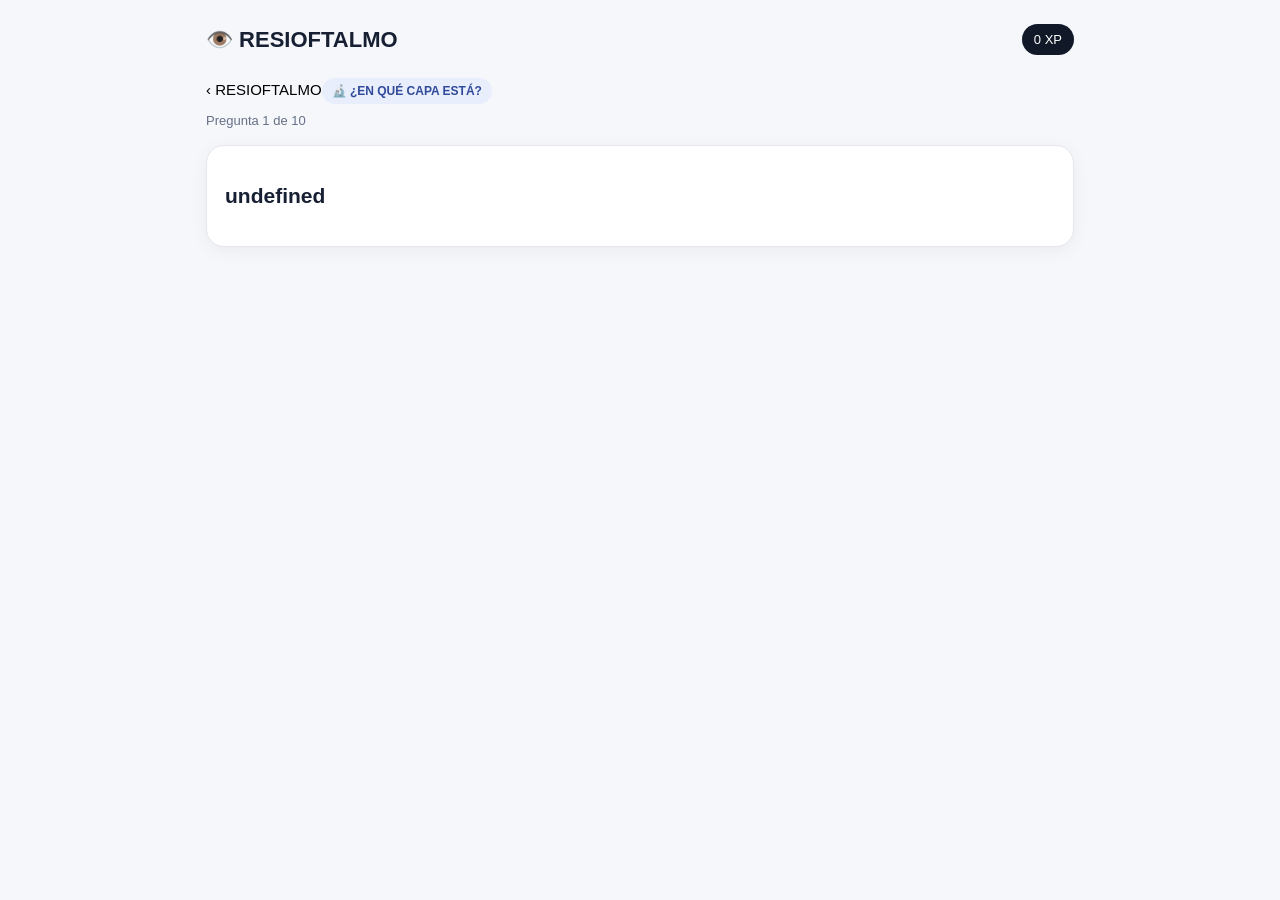
==== capas.html @ 8fd5e79f "Add files via upload" ====
<!doctype html><html lang="es"><head><meta charset="utf-8"><meta name="viewport" content="width=device-width,initial-scale=1"><meta name="theme-color" content="#111827"><link rel="manifest" href="manifest.json"><link rel="stylesheet" href="css/resioftalmo.css"><title>🔬 ¿EN QUÉ CAPA ESTÁ? · RESIOFTALMO</title></head><body><main><div class="top"><div class="brand">👁️ RESIOFTALMO</div><div class="xp">0 XP</div></div><button class="back" onclick="goHome()">‹ RESIOFTALMO</button><span class="badge">🔬 ¿EN QUÉ CAPA ESTÁ?</span><div class="small" id="count"></div><div class="questionbox" style="margin-top:14px"><div id="q"></div><div id="media"></div><div class="answers" id="answers"></div><div id="fb" class="feedback hidden"></div><button class="primary hidden" id="next">Continuar →</button></div></main><script src="js/common.js"></script><script>const qs=[["¿En qué capa se localiza principalmente un exudado algodonoso?",["Capa de fibras nerviosas de la retina (RNFL)","Capa nuclear externa (ONL)","EPR","Coroides"],0,"Se relaciona con la capa de fibras nerviosas de la retina (RNFL, Retinal Nerve Fiber Layer).","Anatomía"],["En OCT, ¿qué patrón es compatible con una lesión isquémica superficial como un exudado algodonoso?",["Hiperreflectividad de capas internas","Líquido subretiniano","PED","Cavidad vítrea"],0,"Las lesiones isquémicas agudas de la retina interna pueden mostrar hiperreflectividad de las capas internas.","OCT"],["¿Qué estructura contiene los fotorreceptores?",["Retina neurosensorial","Coroides exclusivamente","Vítreo","Esclera"],0,"Los conos y bastones forman parte de la retina neurosensorial.","Anatomía retinal"],["¿Qué capa se encuentra directamente externa a los fotorreceptores en la organización clínica del OCT?",["Epitelio pigmentario de la retina (EPR)","RNFL","ILM","Vítreo"],0,"El EPR está externo a los segmentos de los fotorreceptores y participa en su soporte metabólico.","Anatomía OCT"],["ILM significa:",["Internal Limiting Membrane — membrana limitante interna","Inner Lens Membrane","Internal Macular Layer","Intermediate Limiting Macula"],0,"ILM es la membrana limitante interna, en la interfaz retina-vítreo.","OCT"],["RNFL significa:",["Retinal Nerve Fiber Layer — capa de fibras nerviosas de la retina","Retinal Nuclear Fiber Layer","Retinal Neurovascular Flow Layer","Retinal Foveal Nerve Layer"],0,"RNFL corresponde a la capa de fibras nerviosas de la retina.","OCT"],["GCC significa:",["Ganglion Cell Complex — complejo de células ganglionares","Glial Choroidal Complex","Ganglion Capillary Circle","Global Choroidal Count"],0,"GCC agrupa capas relacionadas con células ganglionares y sus prolongaciones; es usado en análisis de glaucoma.","OCT"],["¿Qué patrón de OCT corresponde a edema intrarretiniano?",["Espacios hiporreflectivos dentro de la retina","Espacio entre retina y EPR","Elevación del EPR exclusivamente","Hiperreflectividad coroidea aislada"],0,"El líquido intrarretiniano suele verse como espacios hiporreflectivos/císticos dentro de la retina.","OCT"],["DME significa:",["Diabetic Macular Edema — edema macular diabético","Dry Macular Epithelium","Diabetic Microvascular Exudation","Diffuse Macular Epithelium"],0,"DME es edema macular diabético.","DME"],["¿Cuál es una herramienta clave para cuantificar edema macular y caracterizar líquido?",["OCT","Paquimetría corneal","Campimetría exclusivamente","Topografía corneal"],0,"La OCT permite identificar y seguir líquido intrarretiniano, subretiniano y cambios estructurales maculares.","DME"]];let i=0,wrong=0;function draw(){const z=qs[i];document.getElementById("count").textContent=`Pregunta ${i+1} de ${qs.length}`;document.getElementById("q").innerHTML="<div class='question'>"+z.q+"</div>";document.getElementById("media").innerHTML="";document.getElementById("fb").classList.add("hidden");document.getElementById("next").classList.add("hidden");if(z.img){const im=document.createElement("img");im.className="clinical-img";im.src=z.img;im.alt=z.title||"Imagen clínica";im.onerror=()=>{im.remove();document.getElementById("media").innerHTML="<div class='feedback'>⚠️ Imagen no disponible.</div>"};document.getElementById("media").appendChild(im)}document.getElementById("answers").innerHTML=z.a.map((a,n)=>`<button class="answer" onclick="pick(${n})">${String.fromCharCode(65+n)}) ${a}</button>`).join("")}function pick(n){const z=qs[i],bs=[...document.querySelectorAll(".answer")],ok=n===z.c;bs[z.c].classList.add("correct");bs.forEach(b=>b.disabled=true);if(ok)setXP(xp+100);else{bs[n].classList.add("wrong");wrong++}document.getElementById("fb").innerHTML=(ok?"🎯 <b>Correcto.</b> +100 XP":"❌ <b>Incorrecto.</b>")+"<br><br><b>Perla:</b> "+z.e+(z.source?`<div class='source'>Fuente: ${z.source}</div>`:"");document.getElementById("fb").classList.remove("hidden");document.getElementById("next").classList.remove("hidden")}document.getElementById("next").onclick=()=>{i++;if(i>=qs.length){document.getElementById("q").innerHTML="<div class='question'>🎉 Ronda terminada</div>";document.getElementById("answers").innerHTML="<div class='card'>Errores: "+wrong+" · XP: "+xp+"</div>";document.getElementById("fb").classList.add("hidden");document.getElementById("next").classList.add("hidden");return}draw()};draw();</script></body></html>
---- css/resioftalmo.css ----
*{box-sizing:border-box}body{margin:0;font-family:-apple-system,BlinkMacSystemFont,"Segoe UI",sans-serif;background:#f5f7fb;color:#172033}main{max-width:900px;margin:auto;padding:24px 16px}.top{display:flex;justify-content:space-between;align-items:center;margin-bottom:18px}.brand{font-weight:900;font-size:22px}.xp{background:#111827;color:#fff;border-radius:999px;padding:8px 12px;font-size:13px}.card,.mode,.questionbox,.feedback{background:#fff;border:1px solid #e5e7eb;border-radius:18px;padding:18px;box-shadow:0 4px 18px rgba(15,23,42,.05)}.grid2{display:grid;grid-template-columns:repeat(2,minmax(0,1fr));gap:12px}.mode{text-align:left;cursor:pointer;min-height:95px}.small{display:block;color:#667085;font-size:13px;line-height:1.45;margin-top:6px}.section{font-size:13px;font-weight:800;text-transform:uppercase;letter-spacing:.08em;color:#667085;margin:22px 0 10px}.back{border:0;background:none;padding:8px 0;font-size:15px;cursor:pointer}.badge{display:inline-block;background:#e8eefc;color:#304a9a;border-radius:999px;padding:6px 10px;font-size:12px;font-weight:800}.question{font-size:21px;font-weight:800;line-height:1.35;margin:18px 0}.answers{display:grid;gap:10px}.answer,.primary{border:1px solid #d7dce5;background:#fff;border-radius:13px;padding:14px;text-align:left;font-size:16px;cursor:pointer}.answer.correct{border-color:#198754;background:#eaf8f0}.answer.wrong{border-color:#c92a2a;background:#fff0f0}.answer:disabled{cursor:default}.primary{background:#111827;color:#fff;text-align:center;margin-top:14px}.hidden{display:none!important}.feedback{margin-top:14px;line-height:1.5}.clinical-img{width:100%;max-height:420px;object-fit:contain;border-radius:16px;background:#111827;border:1px solid #e5e7eb;margin:12px 0;display:block}.source{font-size:11px;color:#667085;margin-top:6px}@media(max-width:650px){.grid2{grid-template-columns:1fr}main{padding:18px 12px}.question{font-size:19px}}
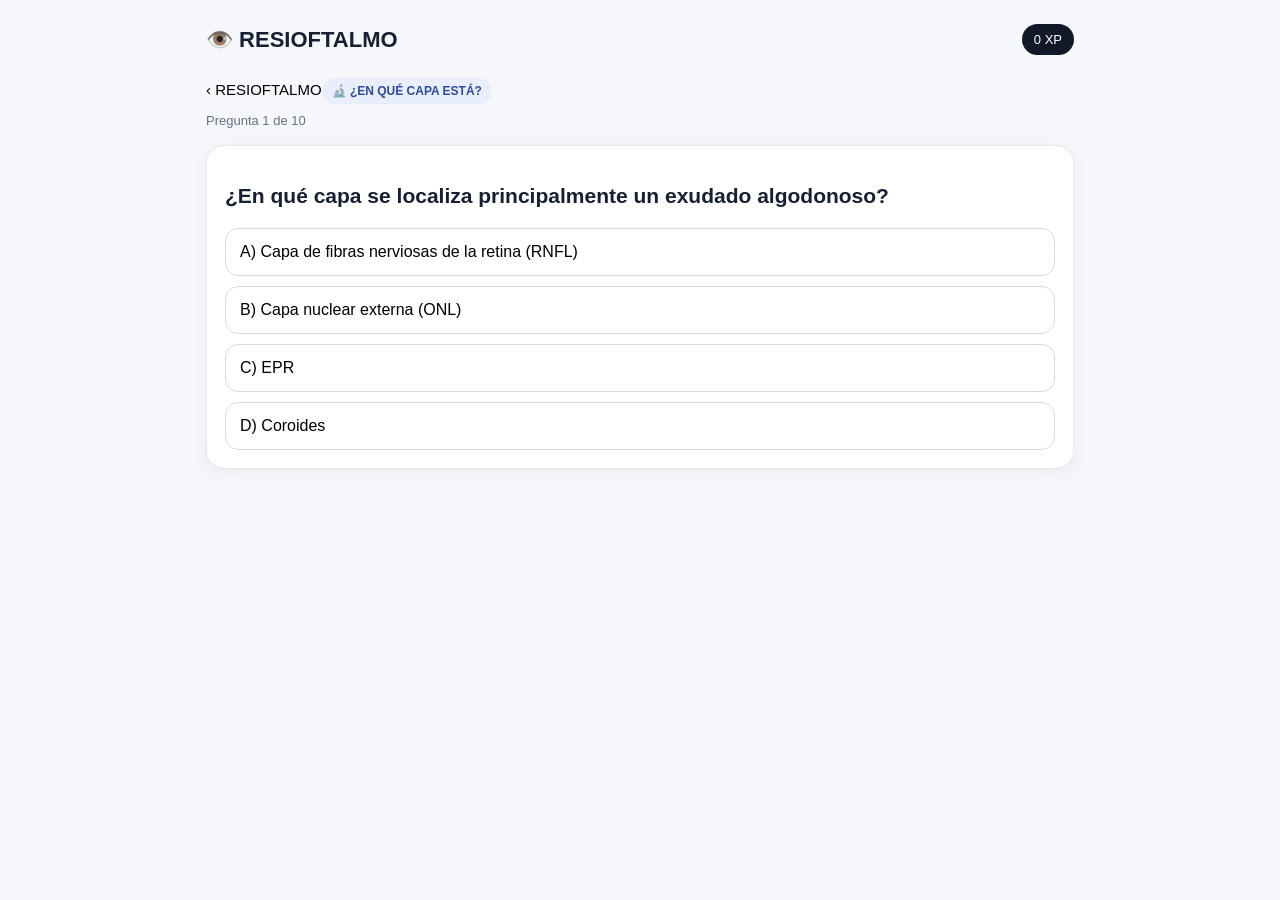
==== commit 07e4a0c7: "Add files via upload" ====
--- a/capas.html
+++ b/capas.html
@@ -1 +1 @@
-<!doctype html><html lang="es"><head><meta charset="utf-8"><meta name="viewport" content="width=device-width,initial-scale=1"><meta name="theme-color" content="#111827"><link rel="manifest" href="manifest.json"><link rel="stylesheet" href="css/resioftalmo.css"><title>🔬 ¿EN QUÉ CAPA ESTÁ? · RESIOFTALMO</title></head><body><main><div class="top"><div class="brand">👁️ RESIOFTALMO</div><div class="xp">0 XP</div></div><button class="back" onclick="goHome()">‹ RESIOFTALMO</button><span class="badge">🔬 ¿EN QUÉ CAPA ESTÁ?</span><div class="small" id="count"></div><div class="questionbox" style="margin-top:14px"><div id="q"></div><div id="media"></div><div class="answers" id="answers"></div><div id="fb" class="feedback hidden"></div><button class="primary hidden" id="next">Continuar →</button></div></main><script src="js/common.js"></script><script>const qs=[["¿En qué capa se localiza principalmente un exudado algodonoso?",["Capa de fibras nerviosas de la retina (RNFL)","Capa nuclear externa (ONL)","EPR","Coroides"],0,"Se relaciona con la capa de fibras nerviosas de la retina (RNFL, Retinal Nerve Fiber Layer).","Anatomía"],["En OCT, ¿qué patrón es compatible con una lesión isquémica superficial como un exudado algodonoso?",["Hiperreflectividad de capas internas","Líquido subretiniano","PED","Cavidad vítrea"],0,"Las lesiones isquémicas agudas de la retina interna pueden mostrar hiperreflectividad de las capas internas.","OCT"],["¿Qué estructura contiene los fotorreceptores?",["Retina neurosensorial","Coroides exclusivamente","Vítreo","Esclera"],0,"Los conos y bastones forman parte de la retina neurosensorial.","Anatomía retinal"],["¿Qué capa se encuentra directamente externa a los fotorreceptores en la organización clínica del OCT?",["Epitelio pigmentario de la retina (EPR)","RNFL","ILM","Vítreo"],0,"El EPR está externo a los segmentos de los fotorreceptores y participa en su soporte metabólico.","Anatomía OCT"],["ILM significa:",["Internal Limiting Membrane — membrana limitante interna","Inner Lens Membrane","Internal Macular Layer","Intermediate Limiting Macula"],0,"ILM es la membrana limitante interna, en la interfaz retina-vítreo.","OCT"],["RNFL significa:",["Retinal Nerve Fiber Layer — capa de fibras nerviosas de la retina","Retinal Nuclear Fiber Layer","Retinal Neurovascular Flow Layer","Retinal Foveal Nerve Layer"],0,"RNFL corresponde a la capa de fibras nerviosas de la retina.","OCT"],["GCC significa:",["Ganglion Cell Complex — complejo de células ganglionares","Glial Choroidal Complex","Ganglion Capillary Circle","Global Choroidal Count"],0,"GCC agrupa capas relacionadas con células ganglionares y sus prolongaciones; es usado en análisis de glaucoma.","OCT"],["¿Qué patrón de OCT corresponde a edema intrarretiniano?",["Espacios hiporreflectivos dentro de la retina","Espacio entre retina y EPR","Elevación del EPR exclusivamente","Hiperreflectividad coroidea aislada"],0,"El líquido intrarretiniano suele verse como espacios hiporreflectivos/císticos dentro de la retina.","OCT"],["DME significa:",["Diabetic Macular Edema — edema macular diabético","Dry Macular Epithelium","Diabetic Microvascular Exudation","Diffuse Macular Epithelium"],0,"DME es edema macular diabético.","DME"],["¿Cuál es una herramienta clave para cuantificar edema macular y caracterizar líquido?",["OCT","Paquimetría corneal","Campimetría exclusivamente","Topografía corneal"],0,"La OCT permite identificar y seguir líquido intrarretiniano, subretiniano y cambios estructurales maculares.","DME"]];let i=0,wrong=0;function draw(){const z=qs[i];document.getElementById("count").textContent=`Pregunta ${i+1} de ${qs.length}`;document.getElementById("q").innerHTML="<div class='question'>"+z.q+"</div>";document.getElementById("media").innerHTML="";document.getElementById("fb").classList.add("hidden");document.getElementById("next").classList.add("hidden");if(z.img){const im=document.createElement("img");im.className="clinical-img";im.src=z.img;im.alt=z.title||"Imagen clínica";im.onerror=()=>{im.remove();document.getElementById("media").innerHTML="<div class='feedback'>⚠️ Imagen no disponible.</div>"};document.getElementById("media").appendChild(im)}document.getElementById("answers").innerHTML=z.a.map((a,n)=>`<button class="answer" onclick="pick(${n})">${String.fromCharCode(65+n)}) ${a}</button>`).join("")}function pick(n){const z=qs[i],bs=[...document.querySelectorAll(".answer")],ok=n===z.c;bs[z.c].classList.add("correct");bs.forEach(b=>b.disabled=true);if(ok)setXP(xp+100);else{bs[n].classList.add("wrong");wrong++}document.getElementById("fb").innerHTML=(ok?"🎯 <b>Correcto.</b> +100 XP":"❌ <b>Incorrecto.</b>")+"<br><br><b>Perla:</b> "+z.e+(z.source?`<div class='source'>Fuente: ${z.source}</div>`:"");document.getElementById("fb").classList.remove("hidden");document.getElementById("next").classList.remove("hidden")}document.getElementById("next").onclick=()=>{i++;if(i>=qs.length){document.getElementById("q").innerHTML="<div class='question'>🎉 Ronda terminada</div>";document.getElementById("answers").innerHTML="<div class='card'>Errores: "+wrong+" · XP: "+xp+"</div>";document.getElementById("fb").classList.add("hidden");document.getElementById("next").classList.add("hidden");return}draw()};draw();</script></body></html>+<!doctype html><html lang="es"><head><meta charset="utf-8"><meta name="viewport" content="width=device-width,initial-scale=1"><meta name="theme-color" content="#111827"><link rel="manifest" href="manifest.json"><link rel="stylesheet" href="css/resioftalmo.css"><title>🔬 ¿EN QUÉ CAPA ESTÁ? · RESIOFTALMO</title></head><body><main><div class="top"><div class="brand">👁️ RESIOFTALMO</div><div class="xp">0 XP</div></div><button class="back" onclick="goHome()">‹ RESIOFTALMO</button><span class="badge">🔬 ¿EN QUÉ CAPA ESTÁ?</span><div class="small" id="count"></div><div class="questionbox" style="margin-top:14px"><div id="q"></div><div id="media"></div><div class="answers" id="answers"></div><div id="fb" class="feedback hidden"></div><button class="primary hidden" id="next">Continuar →</button></div></main><script src="js/common.js"></script><script>const qs=[["¿En qué capa se localiza principalmente un exudado algodonoso?",["Capa de fibras nerviosas de la retina (RNFL)","Capa nuclear externa (ONL)","EPR","Coroides"],0,"Se relaciona con la capa de fibras nerviosas de la retina (RNFL, Retinal Nerve Fiber Layer).","Anatomía"],["En OCT, ¿qué patrón es compatible con una lesión isquémica superficial como un exudado algodonoso?",["Hiperreflectividad de capas internas","Líquido subretiniano","PED","Cavidad vítrea"],0,"Las lesiones isquémicas agudas de la retina interna pueden mostrar hiperreflectividad de las capas internas.","OCT"],["¿Qué estructura contiene los fotorreceptores?",["Retina neurosensorial","Coroides exclusivamente","Vítreo","Esclera"],0,"Los conos y bastones forman parte de la retina neurosensorial.","Anatomía retinal"],["¿Qué capa se encuentra directamente externa a los fotorreceptores en la organización clínica del OCT?",["Epitelio pigmentario de la retina (EPR)","RNFL","ILM","Vítreo"],0,"El EPR está externo a los segmentos de los fotorreceptores y participa en su soporte metabólico.","Anatomía OCT"],["ILM significa:",["Internal Limiting Membrane — membrana limitante interna","Inner Lens Membrane","Internal Macular Layer","Intermediate Limiting Macula"],0,"ILM es la membrana limitante interna, en la interfaz retina-vítreo.","OCT"],["RNFL significa:",["Retinal Nerve Fiber Layer — capa de fibras nerviosas de la retina","Retinal Nuclear Fiber Layer","Retinal Neurovascular Flow Layer","Retinal Foveal Nerve Layer"],0,"RNFL corresponde a la capa de fibras nerviosas de la retina.","OCT"],["GCC significa:",["Ganglion Cell Complex — complejo de células ganglionares","Glial Choroidal Complex","Ganglion Capillary Circle","Global Choroidal Count"],0,"GCC agrupa capas relacionadas con células ganglionares y sus prolongaciones; es usado en análisis de glaucoma.","OCT"],["¿Qué patrón de OCT corresponde a edema intrarretiniano?",["Espacios hiporreflectivos dentro de la retina","Espacio entre retina y EPR","Elevación del EPR exclusivamente","Hiperreflectividad coroidea aislada"],0,"El líquido intrarretiniano suele verse como espacios hiporreflectivos/císticos dentro de la retina.","OCT"],["DME significa:",["Diabetic Macular Edema — edema macular diabético","Dry Macular Epithelium","Diabetic Microvascular Exudation","Diffuse Macular Epithelium"],0,"DME es edema macular diabético.","DME"],["¿Cuál es una herramienta clave para cuantificar edema macular y caracterizar líquido?",["OCT","Paquimetría corneal","Campimetría exclusivamente","Topografía corneal"],0,"La OCT permite identificar y seguir líquido intrarretiniano, subretiniano y cambios estructurales maculares.","DME"]];let i=0,wrong=0;function draw(){const z=qs[i];document.getElementById("count").textContent=`Pregunta ${i+1} de ${qs.length}`;document.getElementById("q").innerHTML="<div class='question'>"+z[0]+"</div>";document.getElementById("media").innerHTML="";document.getElementById("fb").classList.add("hidden");document.getElementById("next").classList.add("hidden");if(z.img){const im=document.createElement("img");im.className="clinical-img";im.src=z.img;im.alt=z.title||"Imagen clínica";im.onerror=()=>{im.remove();document.getElementById("media").innerHTML="<div class='feedback'>⚠️ Imagen no disponible.</div>"};document.getElementById("media").appendChild(im)}document.getElementById("answers").innerHTML=z[1].map((a,n)=>`<button class="answer" onclick="pick(${n})">${String.fromCharCode(65+n)}) ${a}</button>`).join("")}function pick(n){const z=qs[i],bs=[...document.querySelectorAll(".answer")],ok=n===z[2];bs[z[2]].classList.add("correct");bs.forEach(b=>b.disabled=true);if(ok)setXP(xp+100);else{bs[n].classList.add("wrong");wrong++}document.getElementById("fb").innerHTML=(ok?"🎯 <b>Correcto.</b> +100 XP":"❌ <b>Incorrecto.</b>")+"<br><br><b>Perla:</b> "+z[3]+(z.source?`<div class='source'>Fuente: ${z.source}</div>`:"");document.getElementById("fb").classList.remove("hidden");document.getElementById("next").classList.remove("hidden")}document.getElementById("next").onclick=()=>{i++;if(i>=qs.length){document.getElementById("q").innerHTML="<div class='question'>🎉 Ronda terminada</div>";document.getElementById("answers").innerHTML="<div class='card'>Errores: "+wrong+" · XP: "+xp+"</div>";document.getElementById("fb").classList.add("hidden");document.getElementById("next").classList.add("hidden");return}draw()};draw();</script></body></html>
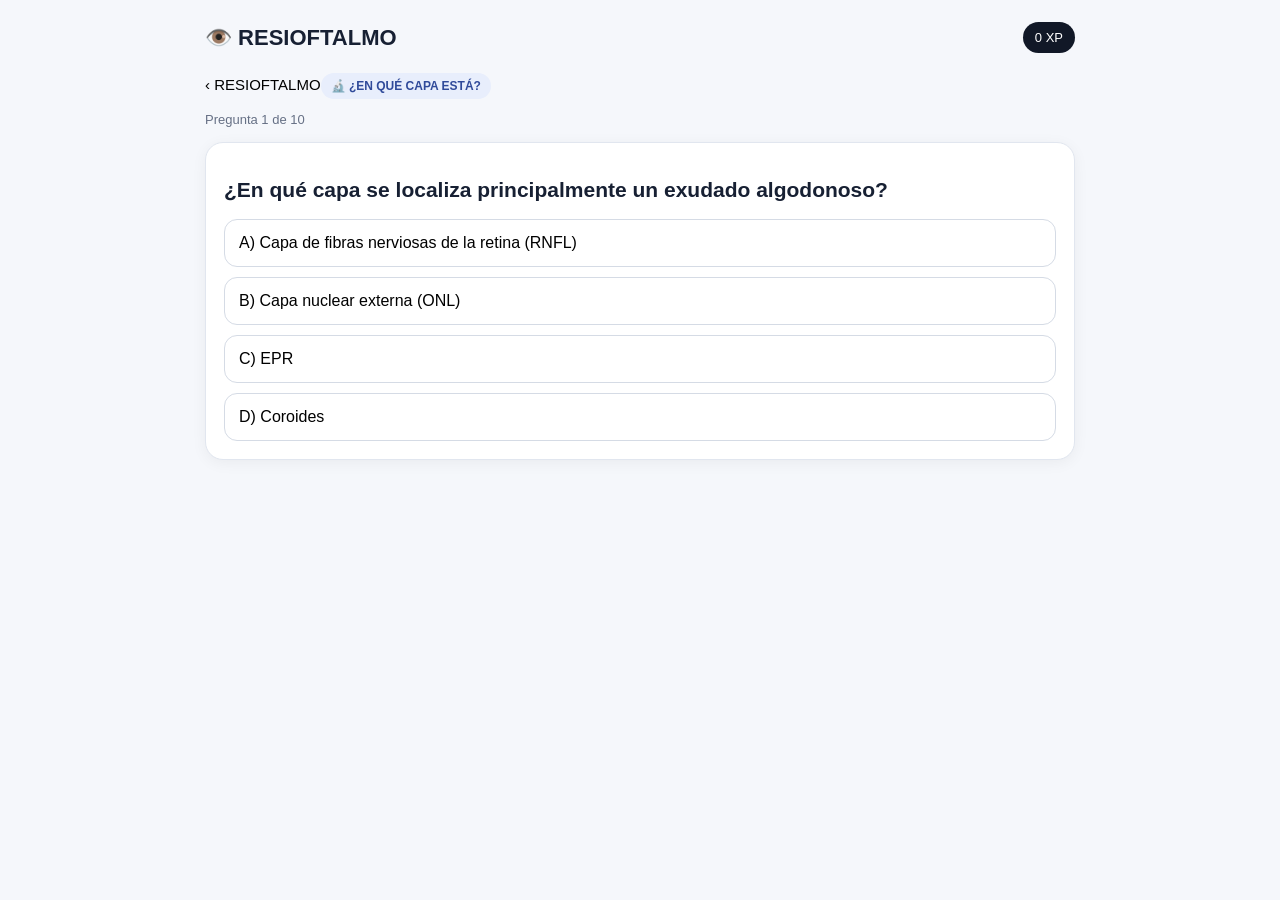
==== commit 07236fb0: "Add files via upload" ====
--- a/capas.html
+++ b/capas.html
@@ -1 +1 @@
-<!doctype html><html lang="es"><head><meta charset="utf-8"><meta name="viewport" content="width=device-width,initial-scale=1"><meta name="theme-color" content="#111827"><link rel="manifest" href="manifest.json"><link rel="stylesheet" href="css/resioftalmo.css"><title>🔬 ¿EN QUÉ CAPA ESTÁ? · RESIOFTALMO</title></head><body><main><div class="top"><div class="brand">👁️ RESIOFTALMO</div><div class="xp">0 XP</div></div><button class="back" onclick="goHome()">‹ RESIOFTALMO</button><span class="badge">🔬 ¿EN QUÉ CAPA ESTÁ?</span><div class="small" id="count"></div><div class="questionbox" style="margin-top:14px"><div id="q"></div><div id="media"></div><div class="answers" id="answers"></div><div id="fb" class="feedback hidden"></div><button class="primary hidden" id="next">Continuar →</button></div></main><script src="js/common.js"></script><script>const qs=[["¿En qué capa se localiza principalmente un exudado algodonoso?",["Capa de fibras nerviosas de la retina (RNFL)","Capa nuclear externa (ONL)","EPR","Coroides"],0,"Se relaciona con la capa de fibras nerviosas de la retina (RNFL, Retinal Nerve Fiber Layer).","Anatomía"],["En OCT, ¿qué patrón es compatible con una lesión isquémica superficial como un exudado algodonoso?",["Hiperreflectividad de capas internas","Líquido subretiniano","PED","Cavidad vítrea"],0,"Las lesiones isquémicas agudas de la retina interna pueden mostrar hiperreflectividad de las capas internas.","OCT"],["¿Qué estructura contiene los fotorreceptores?",["Retina neurosensorial","Coroides exclusivamente","Vítreo","Esclera"],0,"Los conos y bastones forman parte de la retina neurosensorial.","Anatomía retinal"],["¿Qué capa se encuentra directamente externa a los fotorreceptores en la organización clínica del OCT?",["Epitelio pigmentario de la retina (EPR)","RNFL","ILM","Vítreo"],0,"El EPR está externo a los segmentos de los fotorreceptores y participa en su soporte metabólico.","Anatomía OCT"],["ILM significa:",["Internal Limiting Membrane — membrana limitante interna","Inner Lens Membrane","Internal Macular Layer","Intermediate Limiting Macula"],0,"ILM es la membrana limitante interna, en la interfaz retina-vítreo.","OCT"],["RNFL significa:",["Retinal Nerve Fiber Layer — capa de fibras nerviosas de la retina","Retinal Nuclear Fiber Layer","Retinal Neurovascular Flow Layer","Retinal Foveal Nerve Layer"],0,"RNFL corresponde a la capa de fibras nerviosas de la retina.","OCT"],["GCC significa:",["Ganglion Cell Complex — complejo de células ganglionares","Glial Choroidal Complex","Ganglion Capillary Circle","Global Choroidal Count"],0,"GCC agrupa capas relacionadas con células ganglionares y sus prolongaciones; es usado en análisis de glaucoma.","OCT"],["¿Qué patrón de OCT corresponde a edema intrarretiniano?",["Espacios hiporreflectivos dentro de la retina","Espacio entre retina y EPR","Elevación del EPR exclusivamente","Hiperreflectividad coroidea aislada"],0,"El líquido intrarretiniano suele verse como espacios hiporreflectivos/císticos dentro de la retina.","OCT"],["DME significa:",["Diabetic Macular Edema — edema macular diabético","Dry Macular Epithelium","Diabetic Microvascular Exudation","Diffuse Macular Epithelium"],0,"DME es edema macular diabético.","DME"],["¿Cuál es una herramienta clave para cuantificar edema macular y caracterizar líquido?",["OCT","Paquimetría corneal","Campimetría exclusivamente","Topografía corneal"],0,"La OCT permite identificar y seguir líquido intrarretiniano, subretiniano y cambios estructurales maculares.","DME"]];let i=0,wrong=0;function draw(){const z=qs[i];document.getElementById("count").textContent=`Pregunta ${i+1} de ${qs.length}`;document.getElementById("q").innerHTML="<div class='question'>"+z[0]+"</div>";document.getElementById("media").innerHTML="";document.getElementById("fb").classList.add("hidden");document.getElementById("next").classList.add("hidden");if(z.img){const im=document.createElement("img");im.className="clinical-img";im.src=z.img;im.alt=z.title||"Imagen clínica";im.onerror=()=>{im.remove();document.getElementById("media").innerHTML="<div class='feedback'>⚠️ Imagen no disponible.</div>"};document.getElementById("media").appendChild(im)}document.getElementById("answers").innerHTML=z[1].map((a,n)=>`<button class="answer" onclick="pick(${n})">${String.fromCharCode(65+n)}) ${a}</button>`).join("")}function pick(n){const z=qs[i],bs=[...document.querySelectorAll(".answer")],ok=n===z[2];bs[z[2]].classList.add("correct");bs.forEach(b=>b.disabled=true);if(ok)setXP(xp+100);else{bs[n].classList.add("wrong");wrong++}document.getElementById("fb").innerHTML=(ok?"🎯 <b>Correcto.</b> +100 XP":"❌ <b>Incorrecto.</b>")+"<br><br><b>Perla:</b> "+z[3]+(z.source?`<div class='source'>Fuente: ${z.source}</div>`:"");document.getElementById("fb").classList.remove("hidden");document.getElementById("next").classList.remove("hidden")}document.getElementById("next").onclick=()=>{i++;if(i>=qs.length){document.getElementById("q").innerHTML="<div class='question'>🎉 Ronda terminada</div>";document.getElementById("answers").innerHTML="<div class='card'>Errores: "+wrong+" · XP: "+xp+"</div>";document.getElementById("fb").classList.add("hidden");document.getElementById("next").classList.add("hidden");return}draw()};draw();</script></body></html>+<!doctype html><html lang="es"><head><meta charset="utf-8"><meta name="viewport" content="width=device-width,initial-scale=1"><meta name="theme-color" content="#111827"><title>🔬 ¿EN QUÉ CAPA ESTÁ? · RESIOFTALMO</title><style>*{box-sizing:border-box}body{margin:0;font-family:-apple-system,BlinkMacSystemFont,"Segoe UI",Arial,sans-serif;background:#f5f7fb;color:#172033}main{max-width:900px;margin:auto;padding:22px 15px}.top{display:flex;justify-content:space-between;align-items:center;margin-bottom:18px}.brand{font-weight:900;font-size:22px}.xp{background:#111827;color:white;border-radius:999px;padding:8px 12px;font-size:13px}.card,.mode,.box,.feedback{background:white;border:1px solid #e1e6ef;border-radius:18px;padding:18px;box-shadow:0 3px 15px rgba(0,0,0,.05)}.grid{display:grid;grid-template-columns:1fr 1fr;gap:12px}.mode{min-height:90px;text-align:left;font-size:16px;cursor:pointer}.small{display:block;color:#667085;font-size:13px;line-height:1.45;margin-top:6px}.section{font-size:13px;font-weight:800;color:#667085;letter-spacing:.07em;text-transform:uppercase;margin:22px 0 10px}.back{border:0;background:none;padding:5px 0 12px;font-size:15px;cursor:pointer}.badge{display:inline-block;background:#e8eefc;color:#304a9a;border-radius:999px;padding:6px 10px;font-size:12px;font-weight:800}.question{font-size:21px;font-weight:800;line-height:1.35;margin:15px 0}.answers{display:grid;gap:10px}.answer,.primary{width:100%;border:1px solid #d5dbe5;background:white;border-radius:13px;padding:14px;text-align:left;font-size:16px;cursor:pointer}.answer.correct{background:#e9f8ef;border-color:#198754}.answer.wrong{background:#fff0f0;border-color:#c92a2a}.primary{background:#111827;color:white;text-align:center;margin-top:14px}.hidden{display:none!important}.feedback{margin-top:14px;line-height:1.5}.clinical-img{width:100%;max-height:430px;object-fit:contain;background:#111827;border-radius:16px;margin:12px 0}.source{font-size:11px;color:#667085;margin-top:8px}@media(max-width:650px){.grid{grid-template-columns:1fr}.question{font-size:19px}}</style></head><body><main><div class="top"><div class="brand">👁️ RESIOFTALMO</div><div class="xp" id="xp">0 XP</div></div><button class="back" onclick="home()">‹ RESIOFTALMO</button><span class="badge">🔬 ¿EN QUÉ CAPA ESTÁ?</span><div class="small" id="count"></div><div class="box" style="margin-top:12px"><div id="q"></div><div id="answers" class="answers"></div><div id="fb" class="feedback hidden"></div><button class="primary hidden" id="next">Continuar →</button></div></main><script>let XP=Number(localStorage.getItem("resioftalmoXP")||0);function updateXP(){document.getElementById("xp").textContent=XP+" XP"}function home(){location.href="index.html"}function addXP(){XP+=100;localStorage.setItem("resioftalmoXP",XP);updateXP()}updateXP();const QS=[["¿En qué capa se localiza principalmente un exudado algodonoso?",["Capa de fibras nerviosas de la retina (RNFL)","Capa nuclear externa (ONL)","EPR","Coroides"],0,"Se relaciona con la capa de fibras nerviosas de la retina (RNFL, Retinal Nerve Fiber Layer).","Anatomía"],["En OCT, ¿qué patrón es compatible con una lesión isquémica superficial como un exudado algodonoso?",["Hiperreflectividad de capas internas","Líquido subretiniano","PED","Cavidad vítrea"],0,"Las lesiones isquémicas agudas de la retina interna pueden mostrar hiperreflectividad de las capas internas.","OCT"],["¿Qué estructura contiene los fotorreceptores?",["Retina neurosensorial","Coroides exclusivamente","Vítreo","Esclera"],0,"Los conos y bastones forman parte de la retina neurosensorial.","Anatomía retinal"],["¿Qué capa se encuentra directamente externa a los fotorreceptores en la organización clínica del OCT?",["Epitelio pigmentario de la retina (EPR)","RNFL","ILM","Vítreo"],0,"El EPR está externo a los segmentos de los fotorreceptores y participa en su soporte metabólico.","Anatomía OCT"],["ILM significa:",["Internal Limiting Membrane — membrana limitante interna","Inner Lens Membrane","Internal Macular Layer","Intermediate Limiting Macula"],0,"ILM es la membrana limitante interna, en la interfaz retina-vítreo.","OCT"],["RNFL significa:",["Retinal Nerve Fiber Layer — capa de fibras nerviosas de la retina","Retinal Nuclear Fiber Layer","Retinal Neurovascular Flow Layer","Retinal Foveal Nerve Layer"],0,"RNFL corresponde a la capa de fibras nerviosas de la retina.","OCT"],["GCC significa:",["Ganglion Cell Complex — complejo de células ganglionares","Glial Choroidal Complex","Ganglion Capillary Circle","Global Choroidal Count"],0,"GCC agrupa capas relacionadas con células ganglionares y sus prolongaciones; es usado en análisis de glaucoma.","OCT"],["¿Qué patrón de OCT corresponde a edema intrarretiniano?",["Espacios hiporreflectivos dentro de la retina","Espacio entre retina y EPR","Elevación del EPR exclusivamente","Hiperreflectividad coroidea aislada"],0,"El líquido intrarretiniano suele verse como espacios hiporreflectivos/císticos dentro de la retina.","OCT"],["DME significa:",["Diabetic Macular Edema — edema macular diabético","Dry Macular Epithelium","Diabetic Microvascular Exudation","Diffuse Macular Epithelium"],0,"DME es edema macular diabético.","DME"],["¿Cuál es una herramienta clave para cuantificar edema macular y caracterizar líquido?",["OCT","Paquimetría corneal","Campimetría exclusivamente","Topografía corneal"],0,"La OCT permite identificar y seguir líquido intrarretiniano, subretiniano y cambios estructurales maculares.","DME"]];let i=0,errors=0;function draw(){let z=QS[i];document.getElementById("count").textContent="Pregunta "+(i+1)+" de "+QS.length;document.getElementById("q").innerHTML="<div class='question'>"+z[0]+"</div>";document.getElementById("answers").innerHTML=z[1].map((a,n)=>"<button class='answer' onclick='pick("+n+")'>"+String.fromCharCode(65+n)+") "+a+"</button>").join("");document.getElementById("fb").classList.add("hidden");document.getElementById("next").classList.add("hidden")}function pick(n){let z=QS[i],bs=[...document.querySelectorAll(".answer")],ok=n===z[2];bs[z[2]].classList.add("correct");bs.forEach(b=>b.disabled=true);if(ok)addXP();else{bs[n].classList.add("wrong");errors++}document.getElementById("fb").innerHTML=(ok?"🎯 <b>Correcto.</b> +100 XP":"❌ <b>Incorrecto.</b>")+"<br><br><b>Perla:</b> "+z[3];document.getElementById("fb").classList.remove("hidden");document.getElementById("next").classList.remove("hidden")}document.getElementById("next").onclick=function(){i++;if(i>=QS.length){document.getElementById("q").innerHTML="<div class='question'>🎉 Ronda terminada</div>";document.getElementById("answers").innerHTML="<div class='card'>Errores: "+errors+" · XP total: "+XP+"</div>";document.getElementById("fb").classList.add("hidden");document.getElementById("next").classList.add("hidden")}else draw()};draw();</script></body></html>
